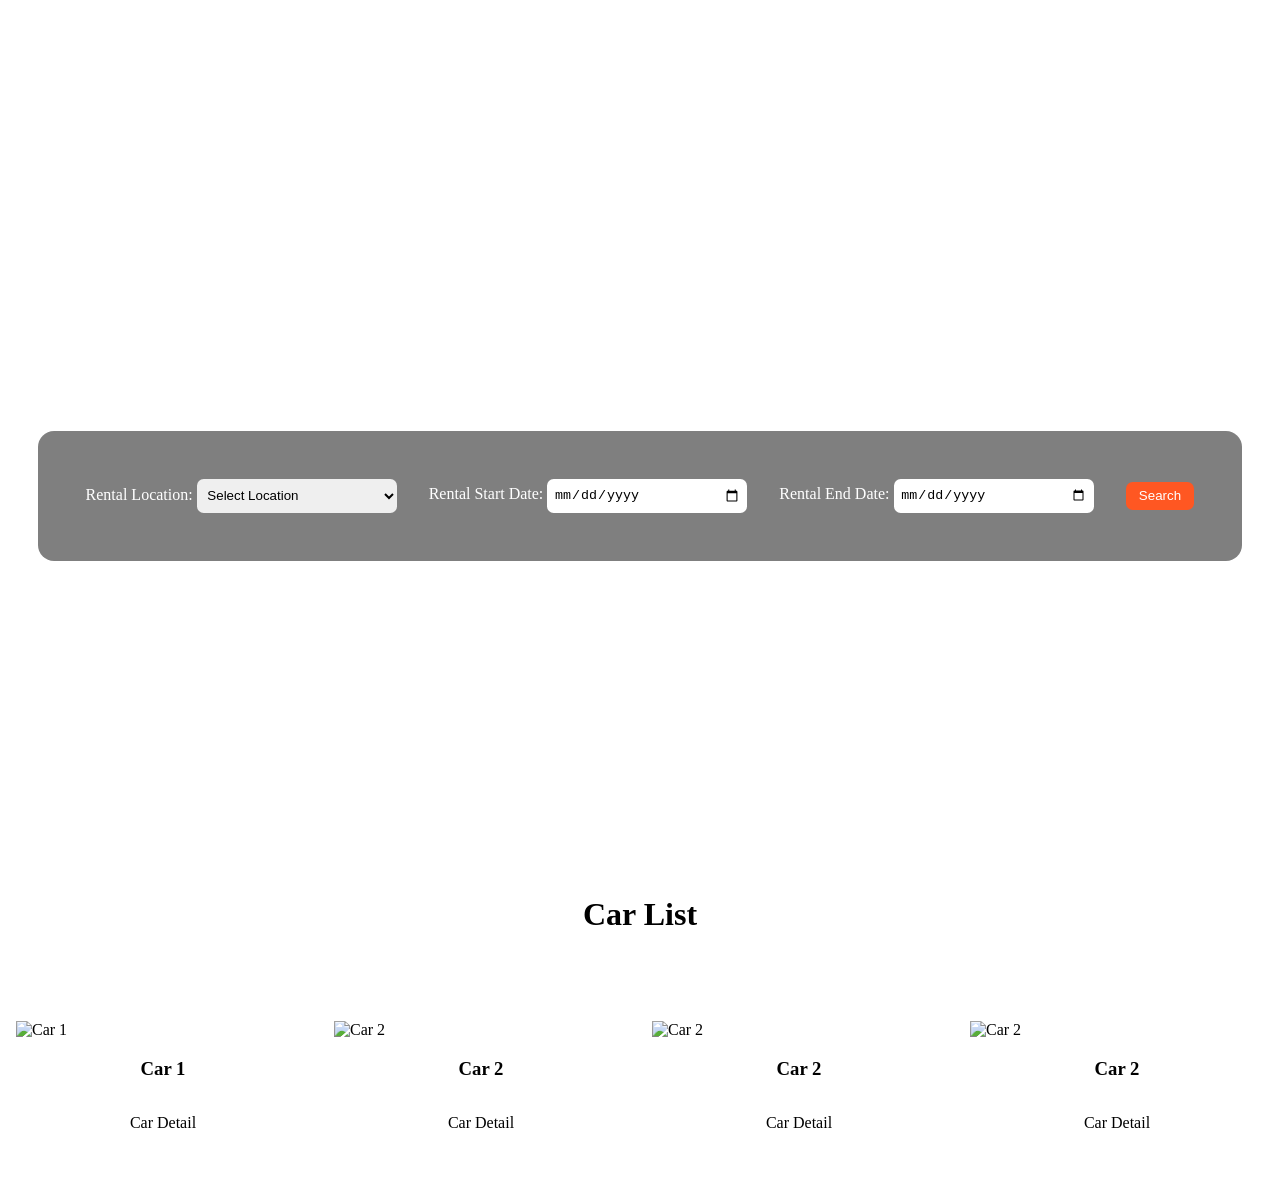
==== rental/index.html @ cb301e0c "update rental" ====
<!DOCTYPE html>
<html lang="en">

<head>
    <meta charset="UTF-8">
    <meta name="viewport" content="width=device-width, initial-scale=1.0">
    <title>Car Rental</title>
    <link rel="stylesheet" href="style.css">
</head>

<body>
    <div id="search">
        <div class="title">
            <h1>Car Rental</h1>
            <p>Find the perfect car for your next adventure</p>
            <hr>
        </div>
        <div class="form-container">
            <div class="form-group">
                <label for="pickup">Rental Location:</label>
                <select id="pickup" name="pickup">
                    <option value="">Select Location</option>
                    <option value="location1">Yogyakarta</option>
                    <option value="location2">Bali</option>
                </select>
            </div>
            <div class="form-group">
                <label for="pickup-date">Rental Start Date:</label>
                <input type="date" id="pickup-date" name="pickup-date">
            </div>
            <div class="form-group">
                <label for="return-date">Rental End Date:</label>
                <input type="date" id="return-date" name="return-date">
            </div>
            <button type="submit">Search</button>
        </div>
    </div>

    <div class="car-list">
        <h2>Car List</h2>
        <div class="car-item">
            <img src="url" alt="Car 1">
            <h3>Car 1</h3>
            <p>Car Detail</p>
        </div>
        <div class="car-item">
            <img src="url" alt="Car 2">
            <h3>Car 2</h3>
            <p>Car Detail</p>
        </div>
        <div class="car-item">
            <img src="url" alt="Car 2">
            <h3>Car 2</h3>
            <p>Car Detail</p>
        </div>
        <div class="car-item">
            <img src="url" alt="Car 2">
            <h3>Car 2</h3>
            <p>Car Detail</p>
        </div>
    </div>
</body>

</html>
---- rental/style.css ----
#search {
    width: 100%;
    height: 50em;
    background-image: url("https://images.unsplash.com/photo-1610809376778-928ee2c3a561?q=80&w=2340&auto=format&fit=crop&ixlib=rb-4.1.0&ixid=M3wxMjA3fDB8MHxwaG90by1wYWdlfHx8fGVufDB8fHx8fA%3D%3D");
    background-size: cover;
    display: flex;
    justify-content: center;
    align-items: center;
    flex-direction: column;
}

body {
    margin: 0;
}

.title {
    color: white;
    text-align: center;
}

.title h1 {
    font-size: 3em;
    margin: 0;
}

.title p {
    font-size: 1.5em;
    margin: 0.5em 0;
}

.title hr {
    width: 50em;
    max-width: 90vw;
    border: 1px solid white;
    margin: 3em auto;
    opacity: 0.5;
}

.form-container {
    background-color: rgba(0, 0, 0, 0.5);
    display: flex;
    justify-content: center;
    align-items: center;
    padding: 3em;
    border-radius: 1em;
    color: white;
    gap: 2em;
}

.form-container select,
.form-container input {
    box-sizing: border-box;
    padding: 0.5em;
    border: none;
    border-radius: 0.5em;
    width: 15em;
    height: 2.5em;
}

.form-container button {
    padding: 0.5em 1em;
    border: none;
    border-radius: 0.5em;
    background-color: #ff5722;
    color: white;
    cursor: pointer;
}

.car-list {
    display: grid;
    grid-template-columns: repeat(auto-fit, minmax(16rem, 1fr));
    gap: 1.5em;
    align-content: center;
    padding: 2em 1em;
    align-items: start;
    max-width: 80rem;
    margin: 0 auto;
}

.car-list h2 {
    font-size: 2em;
    margin: 2em 0;
    grid-column: 1 / -1;
    text-align: center;
}

.car-item {
    display: flex;
    justify-content: center;
    align-items: center;
    flex-direction: column;
    width: min(22rem, 100%);
}

.car-item img {
    width: 100%;
    height: auto;
    object-fit: cover;
}
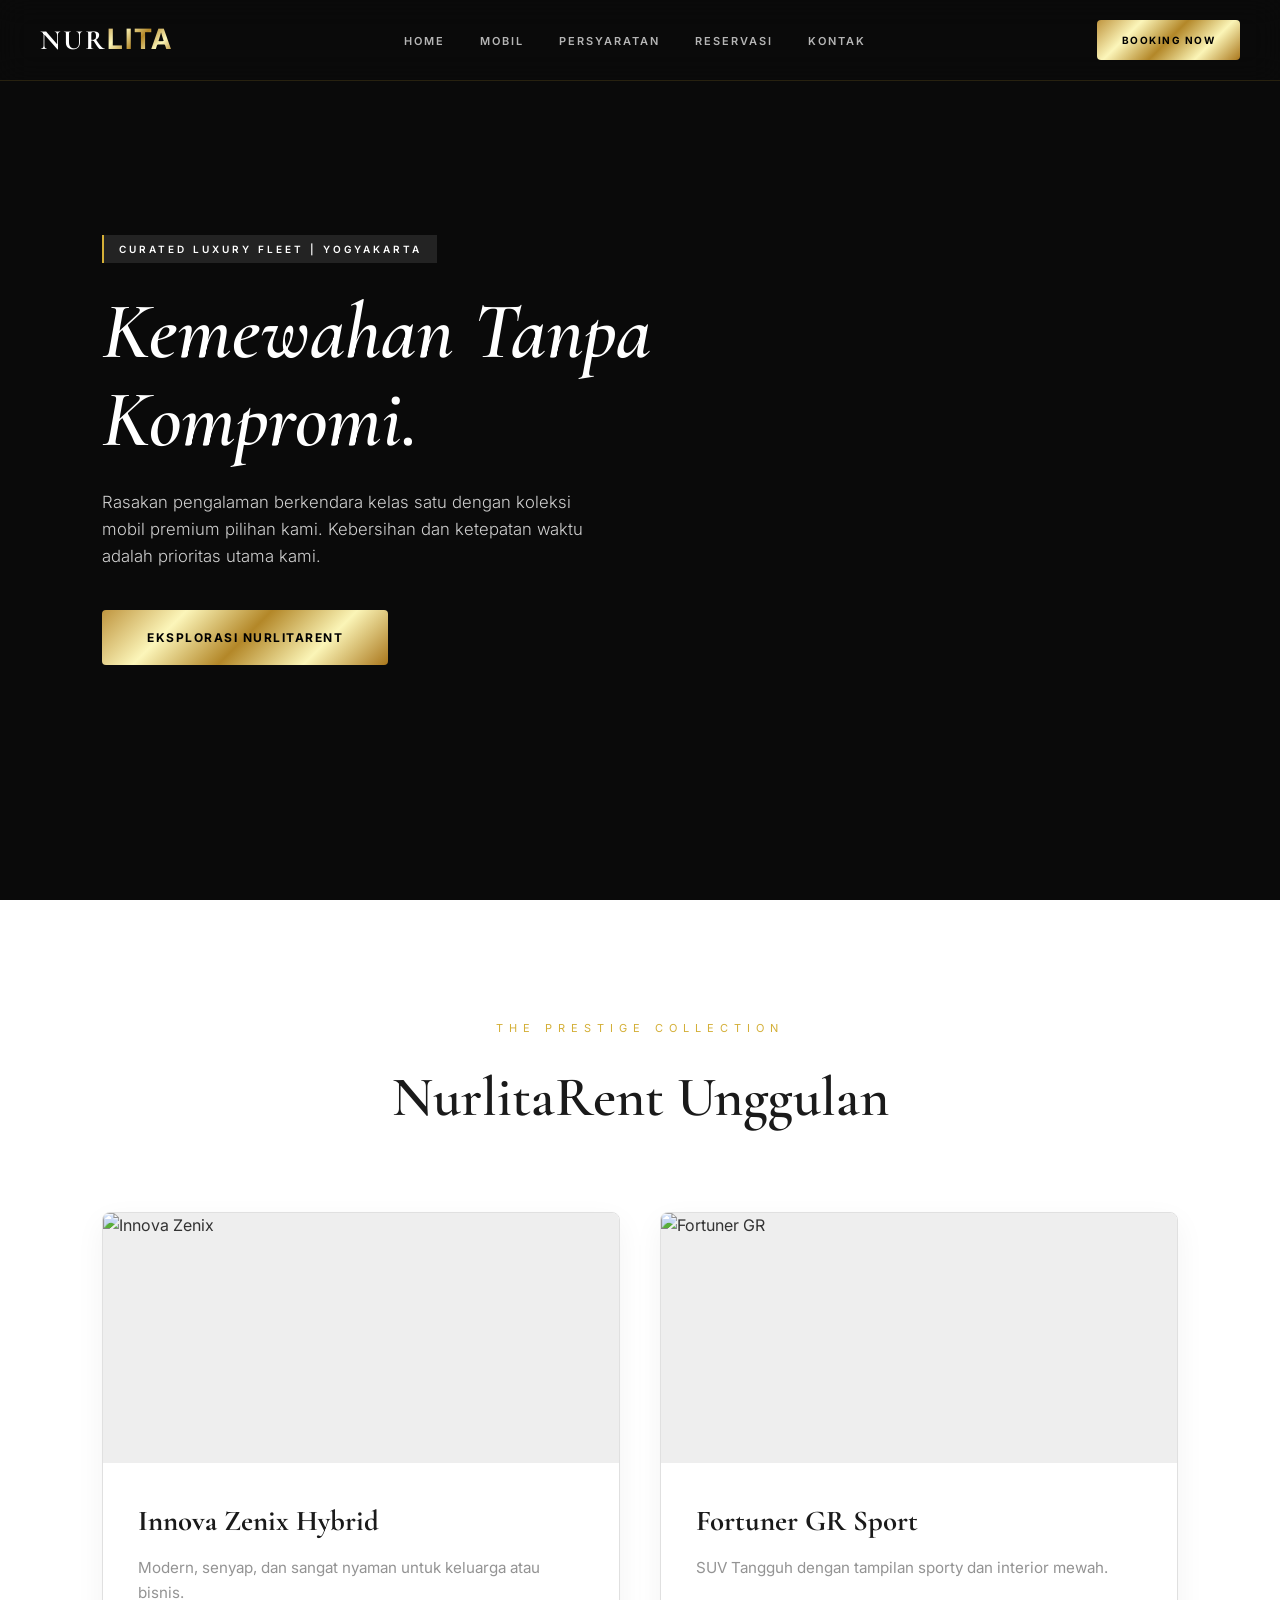
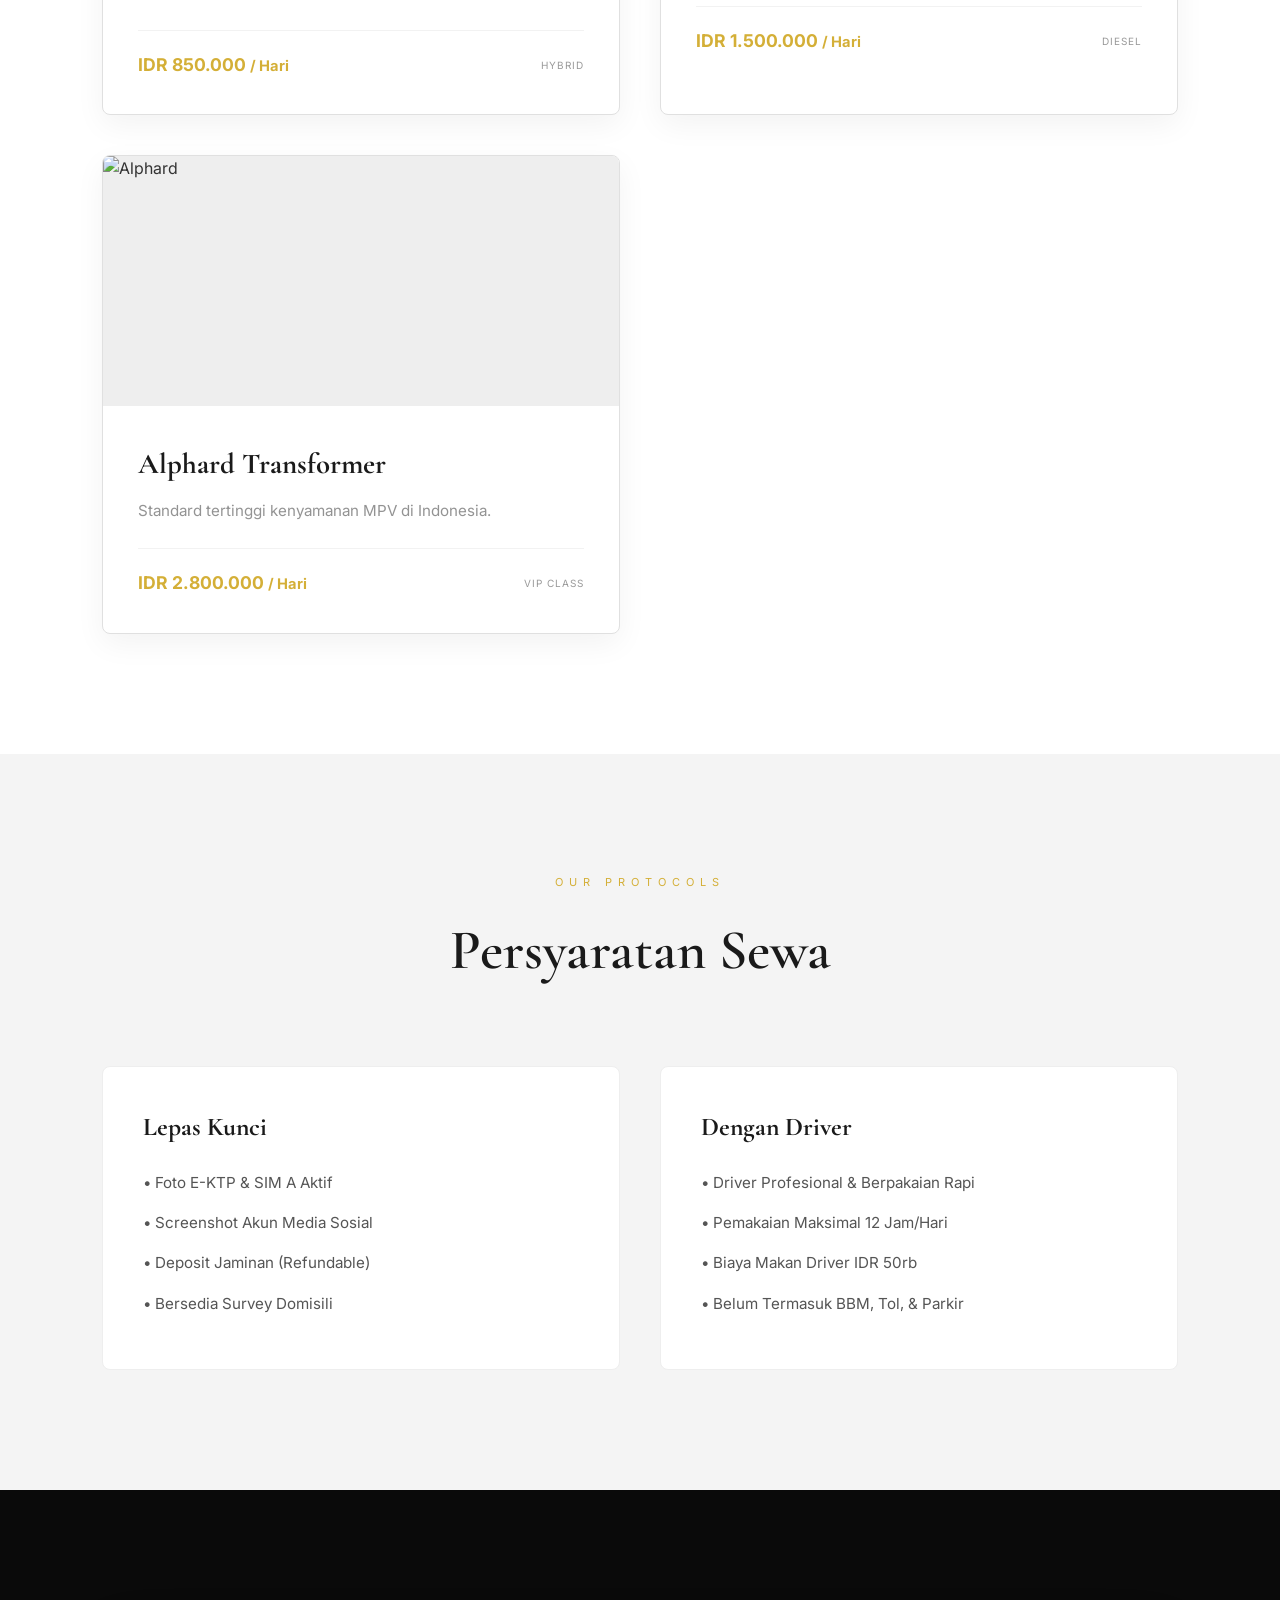
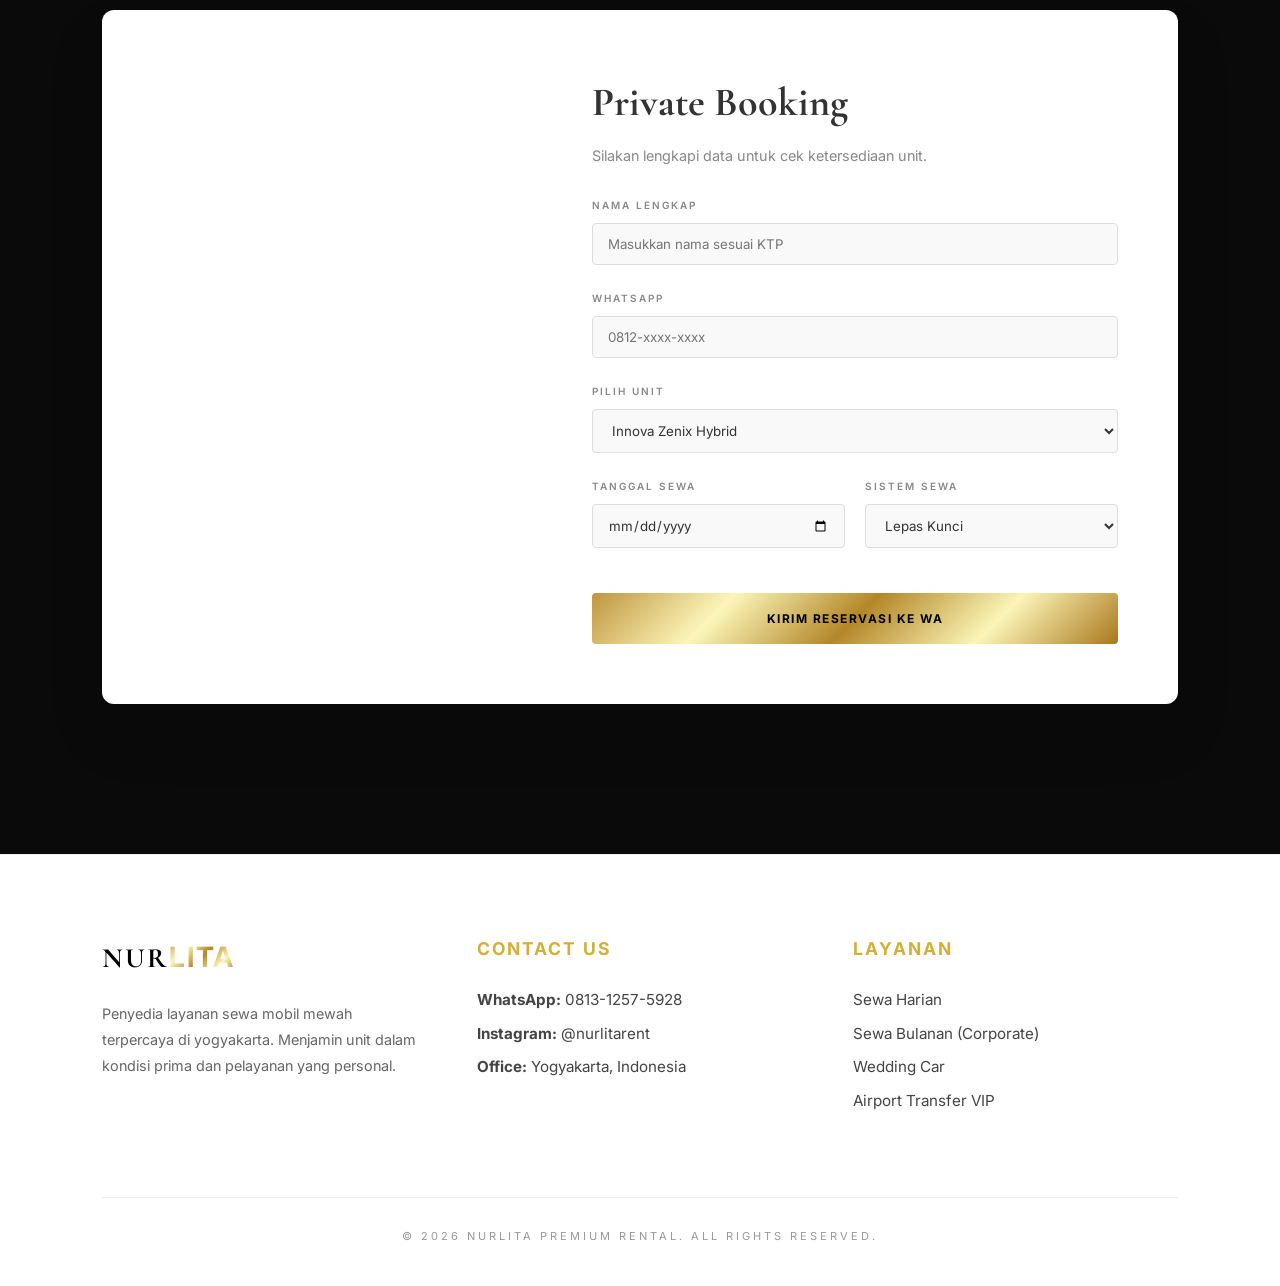
==== commit 1ccdb0b4: "update" ====
--- a/rental/index.html
+++ b/rental/index.html
@@ -1,64 +1,206 @@
 <!DOCTYPE html>
-<html lang="en">
-
+<html lang="id">
 <head>
     <meta charset="UTF-8">
     <meta name="viewport" content="width=device-width, initial-scale=1.0">
-    <title>Car Rental</title>
+    <title>NURLITA | Exclusive Car Experience</title>
     <link rel="stylesheet" href="style.css">
+    <link href="https://fonts.googleapis.com/css2?family=Cormorant+Garamond:ital,wght@0,600;0,700;1,600&family=Inter:wght@300;400;500;600;700&display=swap" rel="stylesheet">
+    
+    <style>
+      
+    </style>
 </head>
-
 <body>
-    <div id="search">
-        <div class="title">
-            <h1>Car Rental</h1>
-            <p>Find the perfect car for your next adventure</p>
-            <hr>
-        </div>
-        <div class="form-container">
-            <div class="form-group">
-                <label for="pickup">Rental Location:</label>
-                <select id="pickup" name="pickup">
-                    <option value="">Select Location</option>
-                    <option value="location1">Yogyakarta</option>
-                    <option value="location2">Bali</option>
-                </select>
-            </div>
-            <div class="form-group">
-                <label for="pickup-date">Rental Start Date:</label>
-                <input type="date" id="pickup-date" name="pickup-date">
-            </div>
-            <div class="form-group">
-                <label for="return-date">Rental End Date:</label>
-                <input type="date" id="return-date" name="return-date">
-            </div>
-            <button type="submit">Search</button>
-        </div>
+
+<header>
+    <div class="nav-container">
+        <a href="#home" class="logo">NUR<span>LITA</span></a>
+        
+        <ul class="nav-links">
+            <li><a href="#home">Home</a></li>
+            <li><a href="#models">Mobil</a></li>
+            <li><a href="#terms">Persyaratan</a></li>
+            <li><a href="#booking">Reservasi</a></li>
+            <li><a href="#contact">Kontak</a></li>
+        </ul>
+
+        <a href="#booking" class="btn-prime" style="padding: 12px 25px; font-size: 10px;">Booking Now</a>
     </div>
-
-    <div class="car-list">
-        <h2>Car List</h2>
-        <div class="car-item">
-            <img src="url" alt="Car 1">
-            <h3>Car 1</h3>
-            <p>Car Detail</p>
-        </div>
-        <div class="car-item">
-            <img src="url" alt="Car 2">
-            <h3>Car 2</h3>
-            <p>Car Detail</p>
-        </div>
-        <div class="car-item">
-            <img src="url" alt="Car 2">
-            <h3>Car 2</h3>
-            <p>Car Detail</p>
-        </div>
-        <div class="car-item">
-            <img src="url" alt="Car 2">
-            <h3>Car 2</h3>
-            <p>Car Detail</p>
+</header>
+
+<main>
+    <!-- HERO SECTION (DARK) -->
+    <section class="hero" id="home">
+        <div class="hero-content">
+            <span class="hero-badge">Curated Luxury Fleet | Yogyakarta</span>
+            <h1>Kemewahan Tanpa <br>Kompromi.</h1>
+            <p>Rasakan pengalaman berkendara kelas satu dengan koleksi mobil premium pilihan kami. Kebersihan dan ketepatan waktu adalah prioritas utama kami.</p>
+            <div class="cta-group">
+                <a href="#models" class="btn-prime">Eksplorasi NurlitaRent</a>
+            </div>
+        </div>
+    </section>
+
+    <!-- MODELS SECTION (WHITE BACKGROUND) -->
+    <section id="models" class="white-section">
+        <div class="section-header">
+            <span>The Prestige Collection</span>
+            <h2>NurlitaRent Unggulan</h2>
+        </div>
+
+        <div class="car-grid">
+            <!-- Unit 1 -->
+            <div class="car-card">
+                <div class="car-img">
+                    <img src="https://imgcdn.oto.com/large/gallery/exterior/38/2707/toyota-innova-zenix-hybrid-ev-front-angle-low-view-239610.jpg" alt="Innova Zenix">
+                </div>
+                <div class="car-info">
+                    <h3>Innova Zenix Hybrid</h3>
+                    <p>Modern, senyap, dan sangat nyaman untuk keluarga atau bisnis.</p>
+                    <div class="car-meta">
+                        <span class="price">IDR 850.000 <small>/ Hari</small></span>
+                        <span style="font-size: 10px; color: #999; letter-spacing: 1px;">HYBRID</span>
+                    </div>
+                </div>
+            </div>
+
+            <!-- Unit 2 -->
+            <div class="car-card">
+                <div class="car-img">
+                    <img src="https://images.unsplash.com/photo-1552519507-da3b142c6e3d?auto=format&fit=crop&w=800" alt="Fortuner GR">
+                </div>
+                <div class="car-info">
+                    <h3>Fortuner GR Sport</h3>
+                    <p>SUV Tangguh dengan tampilan sporty dan interior mewah.</p>
+                    <div class="car-meta">
+                        <span class="price">IDR 1.500.000 <small>/ Hari</small></span>
+                        <span style="font-size: 10px; color: #999; letter-spacing: 1px;">DIESEL</span>
+                    </div>
+                </div>
+            </div>
+
+            <!-- Unit 3 -->
+            <div class="car-card">
+                <div class="car-img">
+                    <img src="https://imgcdn.oto.com/large/gallery/exterior/38/2789/toyota-alphard-2023-front-side-view-519963.jpg" alt="Alphard">
+                </div>
+                <div class="car-info">
+                    <h3>Alphard Transformer</h3>
+                    <p>Standard tertinggi kenyamanan MPV di Indonesia.</p>
+                    <div class="car-meta">
+                        <span class="price">IDR 2.800.000 <small>/ Hari</small></span>
+                        <span style="font-size: 10px; color: #999; letter-spacing: 1px;">VIP CLASS</span>
+                    </div>
+                </div>
+            </div>
+        </div>
+    </section>
+
+    <!-- TERMS SECTION (SOFT WHITE) -->
+    <section id="terms" style="background: #f4f4f4;">
+        <div class="section-header">
+            <span>Our Protocols</span>
+            <h2 style="color: #1a1a1a;">Persyaratan Sewa</h2>
+        </div>
+
+        <div class="car-grid" style="grid-template-columns: repeat(auto-fit, minmax(300px, 1fr));">
+            <div class="term-box">
+                <h4>Lepas Kunci</h4>
+                <ul style="list-style: none; line-height: 2;">
+                    <li>• Foto E-KTP & SIM A Aktif</li>
+                    <li>• Screenshot Akun Media Sosial</li>
+                    <li>• Deposit Jaminan (Refundable)</li>
+                    <li>• Bersedia Survey Domisili</li>
+                </ul>
+            </div>
+            <div class="term-box">
+                <h4>Dengan Driver</h4>
+                <ul style="list-style: none; line-height: 2;">
+                    <li>• Driver Profesional & Berpakaian Rapi</li>
+                    <li>• Pemakaian Maksimal 12 Jam/Hari</li>
+                    <li>• Biaya Makan Driver IDR 50rb</li>
+                    <li>• Belum Termasuk BBM, Tol, & Parkir</li>
+                </ul>
+            </div>
+        </div>
+    </section>
+
+    <!-- RESERVATION SECTION (DARK BACKGROUND FOR CONTRAST) -->
+    <section id="booking" style="background: #0a0a0a; padding-bottom: 150px;">
+        <div class="booking-wrapper">
+            <div style="background: url('https://i.pinimg.com/1200x/60/13/85/60138510cf5760727085326fc628d4f5.jpg') center/cover;"></div>
+            <div class="booking-form-area">
+                <h2 style="font-family: 'Cormorant Garamond', serif; font-size: 2.5rem; margin-bottom: 10px;">Private Booking</h2>
+                <p style="font-size: 0.9rem; color: #888; margin-bottom: 30px;">Silakan lengkapi data untuk cek ketersediaan unit.</p>
+                
+                <form action="#" method="POST">
+                    <div class="form-group">
+                        <label>Nama Lengkap</label>
+                        <input type="text" placeholder="Masukkan nama sesuai KTP" required>
+                    </div>
+                    <div class="form-group">
+                        <label>WhatsApp</label>
+                        <input type="tel" placeholder="0812-xxxx-xxxx" required>
+                    </div>
+                    <div class="form-group">
+                        <label>Pilih Unit</label>
+                        <select>
+                            <option>Innova Zenix Hybrid</option>
+                            <option>Fortuner GR Sport</option>
+                            <option>Alphard Transformer</option>
+                        </select>
+                    </div>
+                    <div style="display: grid; grid-template-columns: 1fr 1fr; gap: 20px;">
+                        <div class="form-group">
+                            <label>Tanggal Sewa</label>
+                            <input type="date">
+                        </div>
+                        <div class="form-group">
+                            <label>Sistem Sewa</label>
+                            <select>
+                                <option>Lepas Kunci</option>
+                                <option>Dengan Driver</option>
+                            </select>
+                        </div>
+                    </div>
+                 <button type="button" class="btn-prime" style="width: 100%; cursor: pointer; margin-top: 20px;"
+onclick="window.open('https://wa.me/6281312575928?text=Halo%20saya%20dari%20NurlitaRent%20mau%20rental%20mobil%20apa%3F','_blank')">
+    Kirim Reservasi ke WA
+</button>
+    </section>
+</main>
+
+<footer id="contact" style="padding: 80px 8% 40px; background: #ffffff; border-top: 1px solid #eee;">
+    <div style="display: grid; grid-template-columns: repeat(auto-fit, minmax(250px, 1fr)); gap: 50px;">
+        <div>
+            <a href="#home" class="logo" style="color: #000;">NUR<span>LITA</span></a>
+            <p style="margin-top: 20px; color: #666; font-size: 0.9rem; line-height: 1.8;">
+                Penyedia layanan sewa mobil mewah terpercaya di yogyakarta. Menjamin unit dalam kondisi prima dan pelayanan yang personal.
+            </p>
+        </div>
+        <div>
+            <h4 style="color: var(--gold-solid); margin-bottom: 20px; font-size: 1.1rem; text-transform: uppercase; letter-spacing: 2px;">Contact Us</h4>
+            <ul style="list-style: none; color: #444; font-size: 0.95rem; line-height: 2.2;">
+                <li><strong>WhatsApp:</strong> 0813-1257-5928</li>
+                <li><strong>Instagram:</strong> @nurlitarent</li>
+                <li><strong>Office:</strong> Yogyakarta, Indonesia</li>
+            </ul>
+        </div>
+        <div>
+            <h4 style="color: var(--gold-solid); margin-bottom: 20px; font-size: 1.1rem; text-transform: uppercase; letter-spacing: 2px;">Layanan</h4>
+            <ul style="list-style: none; color: #444; font-size: 0.95rem; line-height: 2.2;">
+                <li>Sewa Harian</li>
+                <li>Sewa Bulanan (Corporate)</li>
+                <li>Wedding Car</li>
+                <li>Airport Transfer VIP</li>
+            </ul>
         </div>
     </div>
+    <div style="margin-top: 80px; text-align: center; color: #999; font-size: 11px; letter-spacing: 3px; border-top: 1px solid #eee; padding-top: 30px;">
+        &copy; 2026 NURLITA PREMIUM RENTAL. ALL RIGHTS RESERVED.
+    </div>
+</footer>
+
 </body>
-
 </html>
--- a/rental/style.css
+++ b/rental/style.css
@@ -1,99 +1,349 @@
-#search {
-    width: 100%;
-    height: 50em;
-    background-image: url("https://images.unsplash.com/photo-1610809376778-928ee2c3a561?q=80&w=2340&auto=format&fit=crop&ixlib=rb-4.1.0&ixid=M3wxMjA3fDB8MHxwaG90by1wYWdlfHx8fGVufDB8fHx8fA%3D%3D");
-    background-size: cover;
-    display: flex;
-    justify-content: center;
-    align-items: center;
-    flex-direction: column;
-}
-
-body {
-    margin: 0;
-}
-
-.title {
-    color: white;
-    text-align: center;
-}
-
-.title h1 {
-    font-size: 3em;
-    margin: 0;
-}
-
-.title p {
-    font-size: 1.5em;
-    margin: 0.5em 0;
-}
-
-.title hr {
-    width: 50em;
-    max-width: 90vw;
-    border: 1px solid white;
-    margin: 3em auto;
-    opacity: 0.5;
-}
-
-.form-container {
-    background-color: rgba(0, 0, 0, 0.5);
-    display: flex;
-    justify-content: center;
-    align-items: center;
-    padding: 3em;
-    border-radius: 1em;
-    color: white;
-    gap: 2em;
-}
-
-.form-container select,
-.form-container input {
-    box-sizing: border-box;
-    padding: 0.5em;
-    border: none;
-    border-radius: 0.5em;
-    width: 15em;
-    height: 2.5em;
-}
-
-.form-container button {
-    padding: 0.5em 1em;
-    border: none;
-    border-radius: 0.5em;
-    background-color: #ff5722;
-    color: white;
-    cursor: pointer;
-}
-
-.car-list {
-    display: grid;
-    grid-template-columns: repeat(auto-fit, minmax(16rem, 1fr));
-    gap: 1.5em;
-    align-content: center;
-    padding: 2em 1em;
-    align-items: start;
-    max-width: 80rem;
-    margin: 0 auto;
-}
-
-.car-list h2 {
-    font-size: 2em;
-    margin: 2em 0;
-    grid-column: 1 / -1;
-    text-align: center;
-}
-
-.car-item {
-    display: flex;
-    justify-content: center;
-    align-items: center;
-    flex-direction: column;
-    width: min(22rem, 100%);
-}
-
-.car-item img {
-    width: 100%;
-    height: auto;
-    object-fit: cover;
-}+  /* =========================================
+           1. VARIABLES & RESET
+           ========================================= */
+        :root {
+            --gold: linear-gradient(135deg, #bf953f, #fcf6ba, #b38728, #fbf5b7, #aa771c);
+            --gold-solid: #d4af37;
+            --dark-prime: #0a0a0a;
+            --dark-secondary: #141414;
+            --pure-white: #ffffff;
+            --soft-white: #f8f9fa;
+            --glass: rgba(255, 255, 255, 0.03);
+            --glass-border: rgba(212, 175, 55, 0.15);
+            --text-main: #333333; /* Default text changed for white sections */
+            --text-light: #e0e0e0;
+            --transition: all 0.4s cubic-bezier(0.25, 1, 0.5, 1);
+        }
+
+        * {
+            margin: 0;
+            padding: 0;
+            box-sizing: border-box;
+            font-family: 'Inter', sans-serif;
+            scroll-behavior: smooth;
+        }
+
+        body {
+            background-color: var(--dark-prime);
+            color: var(--text-light);
+            overflow-x: hidden;
+            line-height: 1.6;
+        }
+
+        /* =========================================
+           2. NAVIGATION
+           ========================================= */
+        header {
+            position: fixed;
+            top: 0; width: 100%; z-index: 1000;
+            background: rgba(10, 10, 10, 0.9);
+            backdrop-filter: blur(15px);
+            border-bottom: 1px solid var(--glass-border);
+        }
+
+        .nav-container {
+            max-width: 1300px;
+            margin: 0 auto;
+            padding: 0 40px;
+            display: flex;
+            justify-content: space-between;
+            align-items: center;
+            height: 80px;
+        }
+
+        .logo {
+            font-family: 'Cormorant Garamond', serif;
+            font-size: 28px;
+            font-weight: 700;
+            text-decoration: none;
+            color: var(--pure-white);
+            letter-spacing: 2px;
+        }
+
+        .logo span {
+            background: var(--gold);
+            -webkit-background-clip: text;
+            -webkit-text-fill-color: transparent;
+        }
+
+        .nav-links {
+            display: flex;
+            list-style: none;
+            gap: 35px;
+        }
+
+        .nav-links a {
+            text-decoration: none;
+            color: var(--pure-white);
+            font-size: 11px;
+            font-weight: 600;
+            text-transform: uppercase;
+            letter-spacing: 2px;
+            opacity: 0.7;
+            transition: var(--transition);
+        }
+
+        .nav-links a:hover {
+            opacity: 1;
+            color: var(--gold-solid);
+        }
+
+        /* =========================================
+           3. HERO SECTION
+           ========================================= */
+        .hero {
+            height: 100vh;
+            position: relative;
+            display: flex;
+            align-items: center;
+            padding: 0 8%;
+            overflow: hidden;
+        }
+
+        .hero::before {
+            content: '';
+            position: absolute;
+            top: 0; left: 0; width: 100%; height: 100%;
+            background: linear-gradient(to right, #0a0a0a 45%, rgba(10,10,10,0.1) 100%),
+                        url('https://images.unsplash.com/photo-1503376780353-7e6692767b70?auto=format&fit=crop&w=1920');
+            background-size: cover;
+            background-position: center;
+            z-index: -1;
+        }
+
+        .hero-content { max-width: 750px; }
+        
+        .hero-badge {
+            display: inline-block;
+            padding: 6px 15px;
+            background: rgba(255, 255, 255, 0.1);
+            border-left: 2px solid var(--gold-solid);
+            font-size: 10px;
+            letter-spacing: 3px;
+            margin-bottom: 25px;
+            color: var(--pure-white);
+            text-transform: uppercase;
+            font-weight: 600;
+        }
+
+        .hero-content h1 {
+            font-family: 'Cormorant Garamond', serif;
+            font-size: clamp(3rem, 7vw, 5rem);
+            line-height: 1.1;
+            margin-bottom: 25px;
+            color: var(--pure-white);
+            font-weight: 600;
+            font-style: italic;
+        }
+
+        .hero-content p {
+            font-size: 1.05rem;
+            max-width: 500px;
+            margin-bottom: 40px;
+            color: var(--pure-white);
+            opacity: 0.8;
+            font-weight: 300;
+        }
+
+        /* =========================================
+           4. WHITE SECTION (New Addition)
+           ========================================= */
+        .white-section {
+            background-color: var(--pure-white);
+            color: var(--text-main);
+            padding: 120px 8%;
+        }
+
+        .white-section .section-header h2 {
+            color: #1a1a1a;
+        }
+
+        .white-section .car-card {
+            background: #ffffff;
+            border: 1px solid #e0e0e0;
+            box-shadow: 0 10px 30px rgba(0,0,0,0.05);
+        }
+
+        .white-section .car-info h3 {
+            color: #1a1a1a;
+        }
+
+        .white-section .car-info p {
+            color: #666;
+        }
+
+        /* =========================================
+           5. COMPONENTS
+           ========================================= */
+        .btn-prime {
+            display: inline-block;
+            padding: 18px 45px;
+            background: var(--gold);
+            color: #000;
+            text-decoration: none;
+            font-weight: 700;
+            border-radius: 4px;
+            text-transform: uppercase;
+            font-size: 12px;
+            letter-spacing: 1.5px;
+            transition: var(--transition);
+            border: none;
+        }
+
+        .btn-prime:hover {
+            transform: translateY(-3px);
+            box-shadow: 0 15px 30px rgba(184, 134, 11, 0.3);
+        }
+
+        section { padding: 120px 8%; }
+
+        .section-header {
+            margin-bottom: 70px;
+            text-align: center;
+        }
+
+        .section-header span {
+            color: var(--gold-solid);
+            letter-spacing: 6px;
+            font-size: 11px;
+            text-transform: uppercase;
+            display: block;
+            margin-bottom: 15px;
+        }
+
+        .section-header h2 {
+            font-family: 'Cormorant Garamond', serif;
+            font-size: 3.5rem;
+            color: var(--pure-white);
+            font-weight: 600;
+        }
+
+        .car-grid {
+            display: grid;
+            grid-template-columns: repeat(auto-fit, minmax(350px, 1fr));
+            gap: 40px;
+        }
+
+        .car-card {
+            background: var(--dark-secondary);
+            border: 1px solid var(--glass-border);
+            transition: var(--transition);
+            border-radius: 8px;
+            overflow: hidden;
+        }
+
+        .car-card:hover {
+            border-color: var(--gold-solid);
+            transform: translateY(-10px);
+            box-shadow: 0 20px 40px rgba(0,0,0,0.2);
+        }
+
+        .car-img {
+            height: 250px;
+            overflow: hidden;
+            background: #eee;
+        }
+
+        .car-img img {
+            width: 100%; height: 100%;
+            object-fit: cover;
+            transition: transform 1s ease;
+        }
+
+        .car-card:hover .car-img img { transform: scale(1.08); }
+
+        .car-info { padding: 35px; }
+        .car-info h3 { 
+            font-family: 'Cormorant Garamond', serif; 
+            font-size: 1.8rem; 
+            margin-bottom: 12px; 
+            color: var(--pure-white);
+        }
+        .car-info p { opacity: 0.7; font-size: 0.95rem; margin-bottom: 25px; }
+
+        .car-meta {
+            display: flex;
+            justify-content: space-between;
+            align-items: center;
+            border-top: 1px solid rgba(0,0,0,0.05);
+            padding-top: 20px;
+        }
+        
+        .dark-card .car-meta {
+            border-top: 1px solid var(--glass-border);
+        }
+
+        .price { font-weight: 700; color: var(--gold-solid); font-size: 1.1rem; }
+
+        /* =========================================
+           6. TERMS & BOOKING
+           ========================================= */
+        .term-box {
+            padding: 40px;
+            background: var(--pure-white);
+            border: 1px solid #eee;
+            border-radius: 8px;
+            transition: var(--transition);
+        }
+        
+        .term-box:hover {
+            box-shadow: 0 10px 30px rgba(0,0,0,0.05);
+        }
+
+        .term-box h4 {
+            font-family: 'Cormorant Garamond', serif;
+            color: #1a1a1a;
+            font-size: 1.6rem;
+            margin-bottom: 20px;
+        }
+
+        .term-box ul li {
+            color: #555;
+            margin-bottom: 10px;
+            font-size: 0.95rem;
+        }
+
+        .booking-wrapper {
+            background: var(--pure-white);
+            display: grid;
+            grid-template-columns: 0.8fr 1.2fr;
+            border-radius: 12px;
+            overflow: hidden;
+            box-shadow: 0 30px 60px rgba(0,0,0,0.1);
+        }
+
+        .booking-form-area { padding: 60px; color: #333; }
+
+        .form-group { margin-bottom: 25px; }
+        .form-group label {
+            display: block;
+            font-size: 10px;
+            text-transform: uppercase;
+            letter-spacing: 2px;
+            margin-bottom: 10px;
+            color: #888;
+            font-weight: 600;
+        }
+
+        .form-group input, .form-group select {
+            width: 100%;
+            background: #f9f9f9;
+            border: 1px solid #ddd;
+            padding: 12px 15px;
+            color: #333;
+            border-radius: 4px;
+            outline: none;
+            transition: var(--transition);
+        }
+
+        .form-group input:focus { border-color: var(--gold-solid); background: #fff; }
+
+        /* =========================================
+           7. RESPONSIVE
+           ========================================= */
+        @media (max-width: 992px) {
+            .nav-links { display: none; }
+            .booking-wrapper { grid-template-columns: 1fr; }
+            .section-header h2 { font-size: 2.8rem; }
+            .hero-content h1 { font-size: 3.5rem; }
+        }
